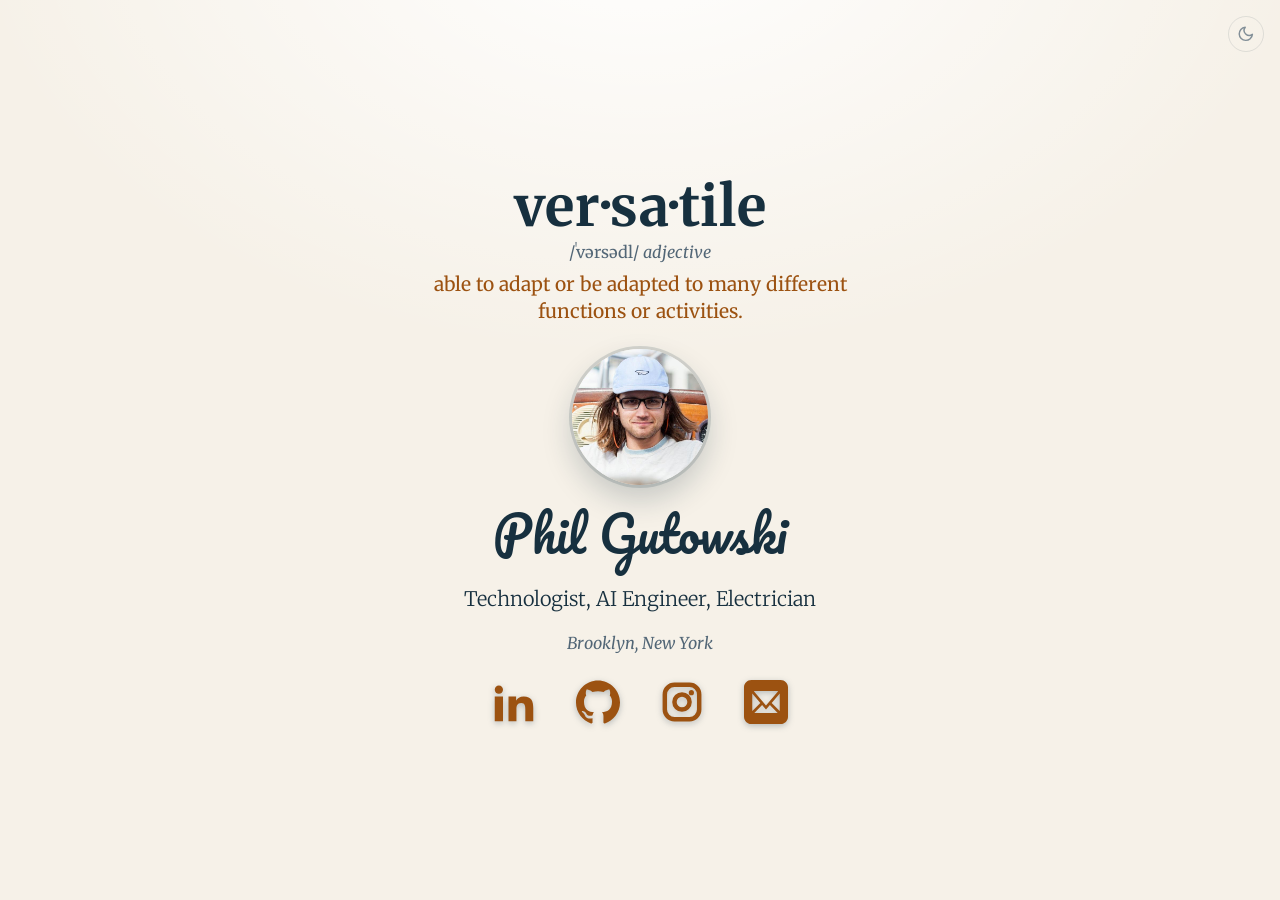
==== index.html @ 7769d44d "Add a light and dark theme toggle Dark palette lives on :root[data-theme=dark]. A head script picks " ====
<!doctype html>
<html lang="en">
<head>
  <meta charset="utf-8">
  <meta name="viewport" content="width=device-width, initial-scale=1">
  <title>Phil Gutowski</title>
  <meta name="description" content="Phil Gutowski. Technologist, AI Engineer, Electrician. Brooklyn, New York.">
  <meta name="color-scheme" content="light dark">
  <meta name="theme-color" content="#f6f1e8">
  <script>
    /* Runs before the page paints so the right palette shows from the first frame.
       Order: a choice saved in this browser, then the system preference, then light. */
    (function () {
      var theme = null;
      try { theme = localStorage.getItem("theme"); } catch (e) {}
      if (theme !== "light" && theme !== "dark") {
        theme = window.matchMedia("(prefers-color-scheme: dark)").matches ? "dark" : "light";
      }
      document.documentElement.setAttribute("data-theme", theme);
    })();
  </script>
  <link rel="canonical" href="https://philgutowski.com/">
  <meta property="og:type" content="website">
  <meta property="og:title" content="Phil Gutowski">
  <meta property="og:description" content="Technologist, AI Engineer, Electrician.">
  <meta property="og:url" content="https://philgutowski.com/">
  <meta property="og:image" content="https://philgutowski.com/img/avatar.jpg">
  <link rel="icon" href="favicon.ico">
  <link rel="preconnect" href="https://fonts.googleapis.com">
  <link rel="preconnect" href="https://fonts.gstatic.com" crossorigin>
  <link rel="stylesheet" href="https://fonts.googleapis.com/css2?family=Merriweather:ital,wght@0,300;0,400;0,700;1,400&family=Pacifico&display=swap">
  <link rel="stylesheet" href="styles.css">
</head>
<body>
  <button class="theme-toggle" type="button" aria-label="Switch to dark mode">
    <svg class="moon" viewBox="0 0 24 24" aria-hidden="true"><path d="M21 12.8A9 9 0 1 1 11.2 3a7 7 0 0 0 9.8 9.8z"/></svg>
    <svg class="sun" viewBox="0 0 24 24" aria-hidden="true"><circle cx="12" cy="12" r="4"/><path d="M12 2v2M12 20v2M4.9 4.9l1.4 1.4M17.7 17.7l1.4 1.4M2 12h2M20 12h2M4.9 19.1l1.4-1.4M17.7 6.3l1.4-1.4"/></svg>
  </button>

  <main class="card">
    <section class="word" aria-label="Definition of versatile">
      <h1 class="headword">ver&middot;sa&middot;tile</h1>
      <p class="phonetic">/&#712;v&#601;rs&#601;dl/ <i>adjective</i></p>
      <p class="definition">able to adapt or be adapted to many different functions or activities.</p>
    </section>

    <img class="avatar" src="img/avatar.jpg" width="512" height="512" alt="Phil Gutowski">

    <p class="name">Phil Gutowski</p>
    <p class="tagline">Technologist, AI Engineer, Electrician</p>
    <p class="location">Brooklyn, New York</p>

    <nav class="links" aria-label="Find me elsewhere">
      <a href="https://www.linkedin.com/in/philgutowski" aria-label="LinkedIn" title="LinkedIn"><svg><use href="#i-linkedin"/></svg></a>
      <a href="https://github.com/philgutowski" aria-label="GitHub" title="GitHub"><svg><use href="#i-github"/></svg></a>
      <a href="https://www.instagram.com/electricpassage" aria-label="Instagram" title="Instagram"><svg><use href="#i-instagram"/></svg></a>
      <a href="mailto:phillip.gutowski@gmail.com" aria-label="Email" title="Email"><svg><use href="#i-mail"/></svg></a>
    </nav>
  </main>

  <svg class="sprite" aria-hidden="true" focusable="false">
    <symbol id="i-linkedin" viewBox="0 0 1024 1024"><path transform="translate(0 960) scale(1 -1)" d="M384 576h177.106v-90.782h2.532c24.64 44.194 84.958 90.782 174.842 90.782 186.946 0 221.52-116.376 221.52-267.734v-308.266h-184.61v273.278c0 65.184-1.334 149.026-96.028 149.026-96.148 0-110.82-70.986-110.82-144.292v-278.012h-184.542v576zM64 576h192v-576h-192v576zM256 736c0-53.019-42.981-96-96-96s-96 42.981-96 96c0 53.019 42.981 96 96 96s96-42.981 96-96z"/></symbol>
    <symbol id="i-github" viewBox="0 0 1024 1024"><path transform="translate(0 960) scale(1 -1)" d="M512.008 947.358c-282.738 0-512.008-229.218-512.008-511.998 0-226.214 146.704-418.132 350.136-485.836 25.586-4.738 34.992 11.11 34.992 24.632 0 12.204-0.48 52.542-0.696 95.324-142.448-30.976-172.504 60.41-172.504 60.41-23.282 59.176-56.848 74.916-56.848 74.916-46.452 31.778 3.51 31.124 3.51 31.124 51.4-3.61 78.476-52.766 78.476-52.766 45.672-78.27 119.776-55.64 149.004-42.558 4.588 33.086 17.852 55.68 32.506 68.464-113.73 12.942-233.276 56.85-233.276 253.032 0 55.898 20.004 101.574 52.76 137.428-5.316 12.9-22.854 64.972 4.952 135.5 0 0 43.006 13.752 140.84-52.49 40.836 11.348 84.636 17.036 128.154 17.234 43.502-0.198 87.336-5.886 128.256-17.234 97.734 66.244 140.656 52.49 140.656 52.49 27.872-70.528 10.35-122.6 5.036-135.5 32.82-35.856 52.694-81.532 52.694-137.428 0-196.654-119.778-239.95-233.79-252.624 18.364-15.89 34.724-47.046 34.724-94.812 0-68.508-0.596-123.644-0.596-140.508 0-13.628 9.222-29.594 35.172-24.566 203.322 67.776 349.842 259.626 349.842 485.768 0 282.78-229.234 511.998-511.992 511.998z"/></symbol>
    <symbol id="i-instagram" viewBox="0 0 1024 1024"><rect x="112" y="112" width="800" height="800" rx="224" fill="none" stroke="currentColor" stroke-width="104"/><circle cx="512" cy="512" r="176" fill="none" stroke="currentColor" stroke-width="104"/><circle cx="730" cy="294" r="60"/></symbol>
    <symbol id="i-mail" viewBox="0 0 1024 1024"><path transform="translate(0 960) scale(1 -1)" d="M853.31 960h-682.62c-93.88 0-170.69-76.784-170.69-170.658v-682.656c0-93.876 76.81-170.686 170.69-170.686h682.622c93.938 0 170.688 76.81 170.688 170.686v682.656c0 93.874-76.75 170.658-170.69 170.658zM256 704h512c9.138 0 18.004-1.962 26.144-5.662l-282.144-329.168-282.144 329.17c8.14 3.696 17.006 5.66 26.144 5.66zM192 256v384c0 1.34 0.056 2.672 0.14 4l187.664-218.94-185.598-185.6c-1.444 5.338-2.206 10.886-2.206 16.54zM768 192h-512c-5.654 0-11.202 0.762-16.54 2.206l182.118 182.118 90.422-105.496 90.424 105.494 182.116-182.118c-5.34-1.442-10.886-2.204-16.54-2.204zM832 256c0-5.654-0.762-11.2-2.206-16.54l-185.598 185.598 187.664 218.942c0.084-1.328 0.14-2.66 0.14-4v-384z"/></symbol>
  </svg>
  <script>
    /* The toggle flips data-theme, saves the choice, and keeps the label and
       the browser chrome color in step. */
    (function () {
      var root = document.documentElement;
      var button = document.querySelector(".theme-toggle");
      var themeColor = document.querySelector('meta[name="theme-color"]');
      var colors = { light: "#f6f1e8", dark: "#0f1d2b" };

      function apply(theme) {
        root.setAttribute("data-theme", theme);
        button.setAttribute("aria-label", theme === "dark" ? "Switch to light mode" : "Switch to dark mode");
        themeColor.setAttribute("content", colors[theme]);
      }

      apply(root.getAttribute("data-theme"));

      button.addEventListener("click", function () {
        var next = root.getAttribute("data-theme") === "dark" ? "light" : "dark";
        apply(next);
        try { localStorage.setItem("theme", next); } catch (e) {}
      });
    })();
  </script>
</body>
</html>
---- styles.css ----
/* philgutowski.com
   One plain CSS file. No preprocessor, no build step.
   Change the palette and fonts in :root and everything below follows. */

/* Light palette (default). */
:root {
  --bg: #f6f1e8;          /* warm paper */
  --bg-glow: #ffffff;     /* glow behind the card */
  --text: #17303f;        /* navy */
  --muted: #526676;       /* slate for secondary text */
  --accent: #9c5211;      /* copper, the one accent color */
  --ring: rgba(23, 48, 63, 0.15);
  --avatar-shadow: 0 14px 30px rgba(23, 48, 63, 0.22);
  --icon-shadow: 0 2px 3px rgba(23, 48, 63, 0.28);

  --font-body: "Merriweather", Georgia, "Times New Roman", serif;
  --font-name: "Pacifico", "Brush Script MT", cursive;
  color-scheme: light;
}

/* Dark palette. The script in index.html sets data-theme on <html>
   from the saved choice or the system preference. */
:root[data-theme="dark"] {
  --bg: #0f1d2b;          /* deep navy */
  --bg-glow: #1b3247;
  --text: #eee7da;        /* warm sand */
  --muted: #9db0c2;
  --accent: #e8a33d;      /* amber */
  --ring: rgba(238, 231, 218, 0.18);
  --avatar-shadow: 0 18px 40px rgba(0, 0, 0, 0.45);
  --icon-shadow: 0 2px 4px rgba(0, 0, 0, 0.5);
  color-scheme: dark;
}

*, *::before, *::after { box-sizing: border-box; }

html { -webkit-text-size-adjust: 100%; }

body {
  margin: 0;
  min-height: 100svh;
  display: grid;
  place-items: center;
  padding: clamp(1rem, 4vw, 2.5rem);
  background:
    radial-gradient(60rem 40rem at 50% -10%, var(--bg-glow), transparent 70%),
    var(--bg);
  color: var(--text);
  font-family: var(--font-body);
  font-size: clamp(0.95rem, 0.9rem + 0.3vw, 1.075rem);
  line-height: 1.55;
  -webkit-font-smoothing: antialiased;
  transition: background-color 250ms ease, color 250ms ease;
}

.card {
  width: 100%;
  max-width: 36rem;
  text-align: center;
  display: flex;
  flex-direction: column;
  align-items: center;
  gap: 0.5rem;
}

/* The dictionary entry */
.word { margin-bottom: 0.5rem; }

.headword {
  margin: 0;
  font-weight: 700;
  font-size: clamp(2.25rem, 1.5rem + 3.5vw, 3.5rem);
  line-height: 1.1;
  letter-spacing: 0.01em;
}

.phonetic {
  margin: 0.15rem 0 0;
  color: var(--muted);
  font-size: 0.95em;
}

.definition {
  margin: 0.4rem 0 0;
  max-width: 28rem;
  color: var(--accent);
  font-size: clamp(1rem, 0.95rem + 0.4vw, 1.2rem);
  line-height: 1.4;
  text-wrap: pretty;
}

.avatar {
  width: clamp(6rem, 26vw, 8.5rem);
  height: auto;
  border-radius: 50%;
  box-shadow: 0 0 0 3px var(--ring), var(--avatar-shadow);
  margin: 0.5rem 0 0.25rem;
}

.name {
  margin: 0.35rem 0 0.25rem;
  font-family: var(--font-name);
  font-size: clamp(2rem, 1.4rem + 3vw, 3rem);
  line-height: 1.3;
}

.tagline {
  margin: 0.35rem 0 0;
  font-weight: 300;
  font-size: clamp(1rem, 0.9rem + 0.6vw, 1.25rem);
}

.location {
  margin: 0.6rem 0 0;
  color: var(--muted);
  font-style: italic;
  font-size: 0.95em;
}

/* Icon sprite: the shapes live once here and each link reuses one by id.
   Zero size and absolute so it takes no space in the layout. */
.sprite { position: absolute; width: 0; height: 0; overflow: hidden; }

.links {
  margin-top: 1rem;
  display: flex;
  justify-content: center;
  gap: clamp(1.25rem, 5vw, 2.5rem);
}

.links a {
  display: block;
  color: var(--accent);
  line-height: 0;
  transition: color 120ms ease, transform 120ms ease;
}

.links svg {
  width: clamp(2rem, 8vw, 2.75rem);
  height: clamp(2rem, 8vw, 2.75rem);
  fill: currentColor;
  /* filter follows the icon's shape, unlike box-shadow which would shadow the square */
  filter: drop-shadow(var(--icon-shadow));
}

.links a:hover,
.links a:focus-visible {
  color: var(--text);
  transform: translateY(-2px);
  outline: none;
}

/* Theme toggle: a small circle in the top right corner. */
.theme-toggle {
  position: fixed;
  top: 1rem;
  right: 1rem;
  width: 2.25rem;
  height: 2.25rem;
  padding: 0;
  border: 1px solid var(--ring);
  border-radius: 50%;
  background: transparent;
  color: var(--muted);
  cursor: pointer;
  display: grid;
  place-items: center;
  opacity: 0.7;
  transition: opacity 120ms ease, color 120ms ease, border-color 120ms ease;
}

.theme-toggle:hover,
.theme-toggle:focus-visible {
  opacity: 1;
  color: var(--accent);
  border-color: var(--accent);
  outline: none;
}

.theme-toggle svg {
  width: 1.1rem;
  height: 1.1rem;
  fill: none;
  stroke: currentColor;
  stroke-width: 2;
  stroke-linecap: round;
  stroke-linejoin: round;
}

/* Show the moon in light mode and the sun in dark mode. */
.theme-toggle .sun { display: none; }
:root[data-theme="dark"] .theme-toggle .sun { display: block; }
:root[data-theme="dark"] .theme-toggle .moon { display: none; }

@media (prefers-reduced-motion: reduce) {
  body, .links a, .theme-toggle { transition: none; }
}
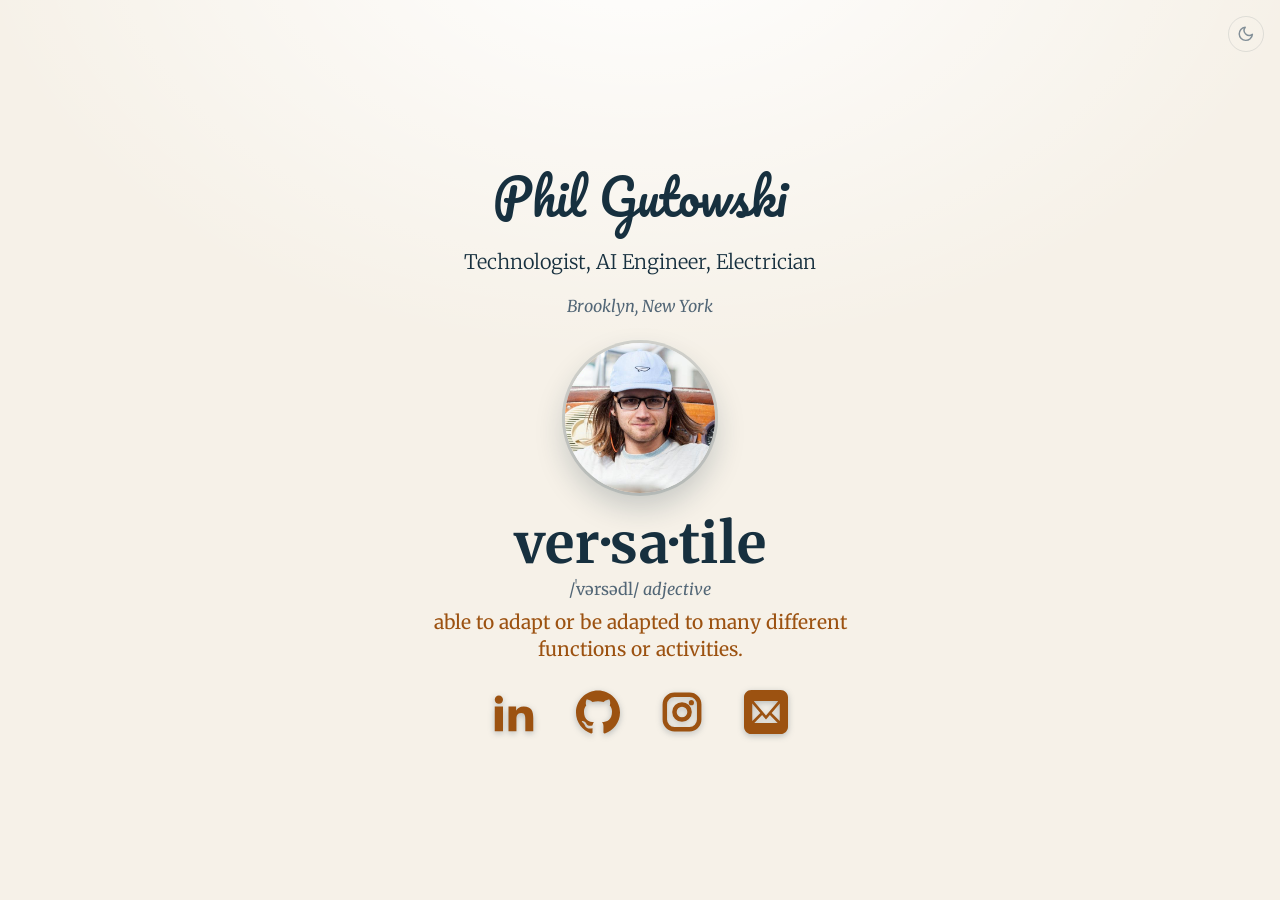
==== commit 3a4f4ba9: "Put the name block first, the photo in the middle, the definition last Photo is ten percent larger a" ====
--- a/index.html
+++ b/index.html
@@ -25,7 +25,26 @@
   <meta property="og:description" content="Technologist, AI Engineer, Electrician.">
   <meta property="og:url" content="https://philgutowski.com/">
   <meta property="og:image" content="https://philgutowski.com/img/avatar.jpg">
-  <link rel="icon" href="favicon.ico">
+  <link rel="icon" href="favicon.svg" type="image/svg+xml">
+  <link rel="icon" href="favicon.ico" sizes="16x16">
+  <link rel="apple-touch-icon" href="apple-touch-icon.png">
+  <script type="application/ld+json">
+  {
+    "@context": "https://schema.org",
+    "@type": "Person",
+    "name": "Phil Gutowski",
+    "url": "https://philgutowski.com/",
+    "image": "https://philgutowski.com/img/avatar.jpg",
+    "jobTitle": "Technologist, AI Engineer, Electrician",
+    "address": { "@type": "PostalAddress", "addressLocality": "Brooklyn", "addressRegion": "NY", "addressCountry": "US" },
+    "email": "mailto:phillip.gutowski@gmail.com",
+    "sameAs": [
+      "https://www.linkedin.com/in/philgutowski",
+      "https://github.com/philgutowski",
+      "https://www.instagram.com/electricpassage"
+    ]
+  }
+  </script>
   <link rel="preconnect" href="https://fonts.googleapis.com">
   <link rel="preconnect" href="https://fonts.gstatic.com" crossorigin>
   <link rel="stylesheet" href="https://fonts.googleapis.com/css2?family=Merriweather:ital,wght@0,300;0,400;0,700;1,400&family=Pacifico&display=swap">
@@ -38,17 +57,18 @@
   </button>
 
   <main class="card">
+
+    <p class="name">Phil Gutowski</p>
+    <p class="tagline">Technologist, AI Engineer, Electrician</p>
+    <p class="location">Brooklyn, New York</p>
+
+    <img class="avatar" src="img/avatar.jpg" width="512" height="512" alt="Phil Gutowski">
+
     <section class="word" aria-label="Definition of versatile">
       <h1 class="headword">ver&middot;sa&middot;tile</h1>
       <p class="phonetic">/&#712;v&#601;rs&#601;dl/ <i>adjective</i></p>
       <p class="definition">able to adapt or be adapted to many different functions or activities.</p>
     </section>
-
-    <img class="avatar" src="img/avatar.jpg" width="512" height="512" alt="Phil Gutowski">
-
-    <p class="name">Phil Gutowski</p>
-    <p class="tagline">Technologist, AI Engineer, Electrician</p>
-    <p class="location">Brooklyn, New York</p>
 
     <nav class="links" aria-label="Find me elsewhere">
       <a href="https://www.linkedin.com/in/philgutowski" aria-label="LinkedIn" title="LinkedIn"><svg><use href="#i-linkedin"/></svg></a>
--- a/styles.css
+++ b/styles.css
@@ -64,7 +64,7 @@
 }
 
 /* The dictionary entry */
-.word { margin-bottom: 0.5rem; }
+.word { margin-bottom: 0.25rem; }
 
 .headword {
   margin: 0;
@@ -90,15 +90,15 @@
 }
 
 .avatar {
-  width: clamp(6rem, 26vw, 8.5rem);
+  width: clamp(6.6rem, 28.6vw, 9.35rem);
   height: auto;
   border-radius: 50%;
   box-shadow: 0 0 0 3px var(--ring), var(--avatar-shadow);
-  margin: 0.5rem 0 0.25rem;
+  margin: 1rem 0 0.75rem;
 }
 
 .name {
-  margin: 0.35rem 0 0.25rem;
+  margin: 0 0 0.25rem;
   font-family: var(--font-name);
   font-size: clamp(2rem, 1.4rem + 3vw, 3rem);
   line-height: 1.3;
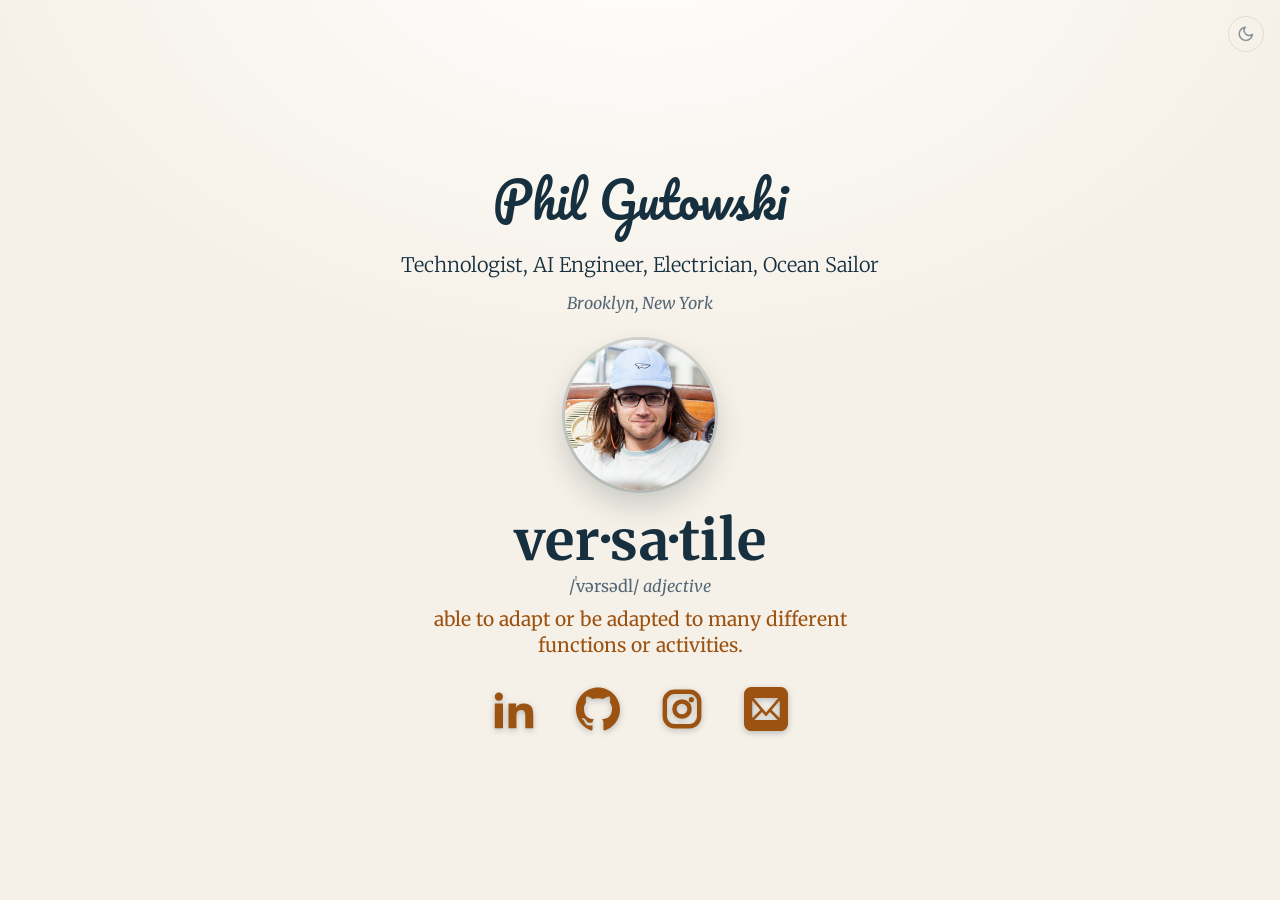
==== commit fbfa9ad9: "Add Ocean Sailor to the tagline" ====
--- a/index.html
+++ b/index.html
@@ -4,7 +4,7 @@
   <meta charset="utf-8">
   <meta name="viewport" content="width=device-width, initial-scale=1">
   <title>Phil Gutowski</title>
-  <meta name="description" content="Phil Gutowski. Technologist, AI Engineer, Electrician. Brooklyn, New York.">
+  <meta name="description" content="Phil Gutowski. Technologist, AI Engineer, Electrician, Ocean Sailor. Brooklyn, New York.">
   <meta name="color-scheme" content="light dark">
   <meta name="theme-color" content="#f6f1e8">
   <script>
@@ -22,7 +22,7 @@
   <link rel="canonical" href="https://philgutowski.com/">
   <meta property="og:type" content="website">
   <meta property="og:title" content="Phil Gutowski">
-  <meta property="og:description" content="Technologist, AI Engineer, Electrician.">
+  <meta property="og:description" content="Technologist, AI Engineer, Electrician, Ocean Sailor.">
   <meta property="og:url" content="https://philgutowski.com/">
   <meta property="og:image" content="https://philgutowski.com/img/avatar.jpg">
   <link rel="icon" href="favicon.svg" type="image/svg+xml">
@@ -35,7 +35,7 @@
     "name": "Phil Gutowski",
     "url": "https://philgutowski.com/",
     "image": "https://philgutowski.com/img/avatar.jpg",
-    "jobTitle": "Technologist, AI Engineer, Electrician",
+    "jobTitle": "Technologist, AI Engineer, Electrician, Ocean Sailor",
     "address": { "@type": "PostalAddress", "addressLocality": "Brooklyn", "addressRegion": "NY", "addressCountry": "US" },
     "email": "mailto:phillip.gutowski@gmail.com",
     "sameAs": [
@@ -59,7 +59,7 @@
   <main class="card">
 
     <p class="name">Phil Gutowski</p>
-    <p class="tagline">Technologist, AI Engineer, Electrician</p>
+    <p class="tagline">Technologist, AI Engineer, Electrician, Ocean Sailor</p>
     <p class="location">Brooklyn, New York</p>
 
     <img class="avatar" src="img/avatar.jpg" width="512" height="512" alt="Phil Gutowski">
--- a/styles.css
+++ b/styles.css
@@ -111,7 +111,7 @@
 }
 
 .location {
-  margin: 0.6rem 0 0;
+  margin: 0.2rem 0 0;
   color: var(--muted);
   font-style: italic;
   font-size: 0.95em;
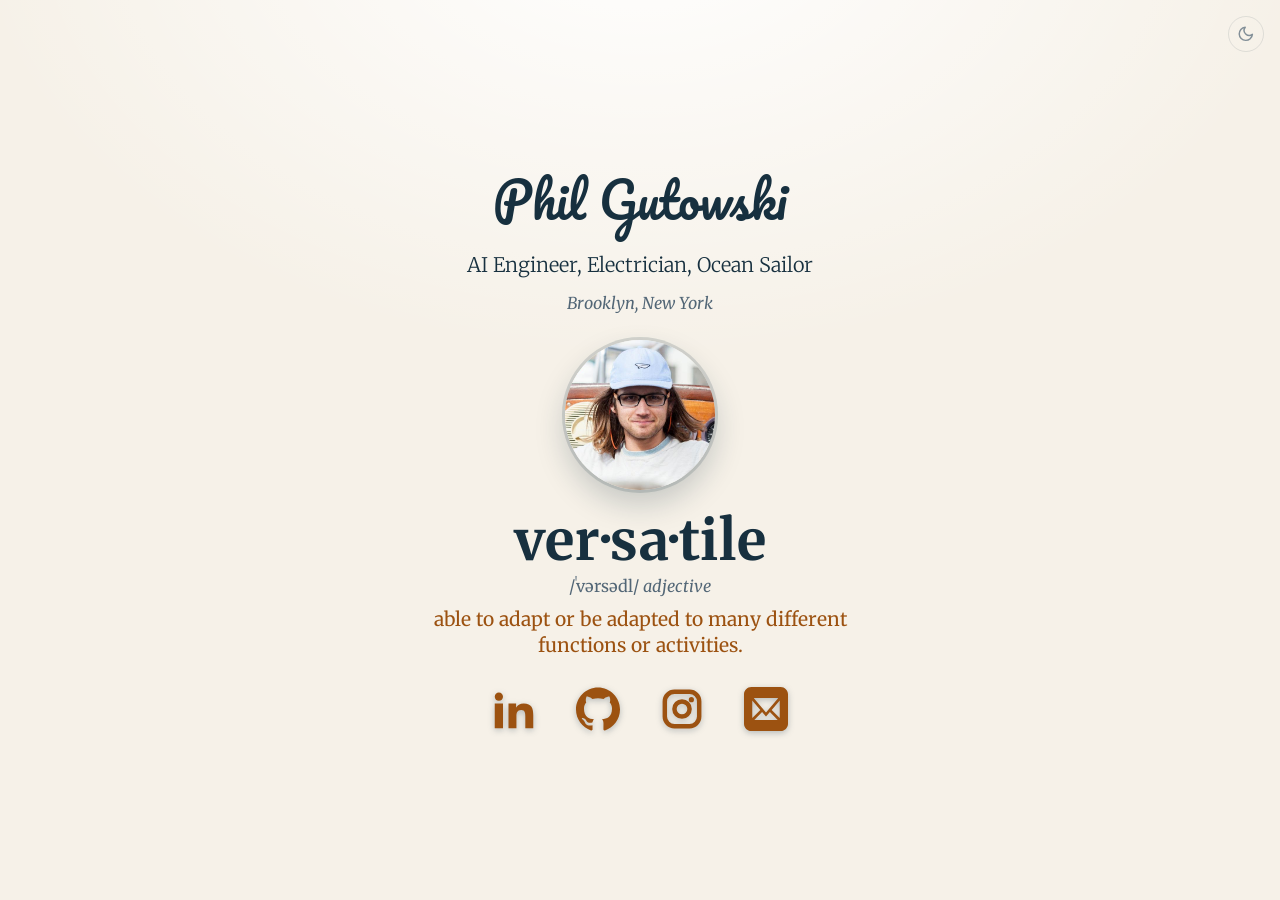
==== commit 36cc6b5f: "Drop Technologist from the tagline on the site and the card" ====
--- a/index.html
+++ b/index.html
@@ -4,7 +4,7 @@
   <meta charset="utf-8">
   <meta name="viewport" content="width=device-width, initial-scale=1">
   <title>Phil Gutowski</title>
-  <meta name="description" content="Phil Gutowski. Technologist, AI Engineer, Electrician, Ocean Sailor. Brooklyn, New York.">
+  <meta name="description" content="Phil Gutowski. AI Engineer, Electrician, Ocean Sailor. Brooklyn, New York.">
   <meta name="color-scheme" content="light dark">
   <meta name="theme-color" content="#f6f1e8">
   <script>
@@ -22,7 +22,7 @@
   <link rel="canonical" href="https://philgutowski.com/">
   <meta property="og:type" content="website">
   <meta property="og:title" content="Phil Gutowski">
-  <meta property="og:description" content="Technologist, AI Engineer, Electrician, Ocean Sailor.">
+  <meta property="og:description" content="AI Engineer, Electrician, Ocean Sailor.">
   <meta property="og:url" content="https://philgutowski.com/">
   <meta property="og:image" content="https://philgutowski.com/img/avatar.jpg">
   <link rel="icon" href="favicon.svg" type="image/svg+xml">
@@ -35,7 +35,7 @@
     "name": "Phil Gutowski",
     "url": "https://philgutowski.com/",
     "image": "https://philgutowski.com/img/avatar.jpg",
-    "jobTitle": "Technologist, AI Engineer, Electrician, Ocean Sailor",
+    "jobTitle": "AI Engineer, Electrician, Ocean Sailor",
     "address": { "@type": "PostalAddress", "addressLocality": "Brooklyn", "addressRegion": "NY", "addressCountry": "US" },
     "email": "mailto:phillip.gutowski@gmail.com",
     "sameAs": [
@@ -59,7 +59,7 @@
   <main class="card">
 
     <p class="name">Phil Gutowski</p>
-    <p class="tagline">Technologist, AI Engineer, Electrician, Ocean Sailor</p>
+    <p class="tagline">AI Engineer, Electrician, Ocean Sailor</p>
     <p class="location">Brooklyn, New York</p>
 
     <img class="avatar" src="img/avatar.jpg" width="512" height="512" alt="Phil Gutowski">
@@ -71,9 +71,9 @@
     </section>
 
     <nav class="links" aria-label="Find me elsewhere">
-      <a href="https://www.linkedin.com/in/philgutowski" aria-label="LinkedIn" title="LinkedIn"><svg><use href="#i-linkedin"/></svg></a>
-      <a href="https://github.com/philgutowski" aria-label="GitHub" title="GitHub"><svg><use href="#i-github"/></svg></a>
-      <a href="https://www.instagram.com/electricpassage" aria-label="Instagram" title="Instagram"><svg><use href="#i-instagram"/></svg></a>
+      <a href="https://www.linkedin.com/in/philgutowski" aria-label="LinkedIn" title="LinkedIn" target="_blank" rel="noopener"><svg><use href="#i-linkedin"/></svg></a>
+      <a href="https://github.com/philgutowski" aria-label="GitHub" title="GitHub" target="_blank" rel="noopener"><svg><use href="#i-github"/></svg></a>
+      <a href="https://www.instagram.com/electricpassage" aria-label="Instagram" title="Instagram" target="_blank" rel="noopener"><svg><use href="#i-instagram"/></svg></a>
       <a href="mailto:phillip.gutowski@gmail.com" aria-label="Email" title="Email"><svg><use href="#i-mail"/></svg></a>
     </nav>
   </main>
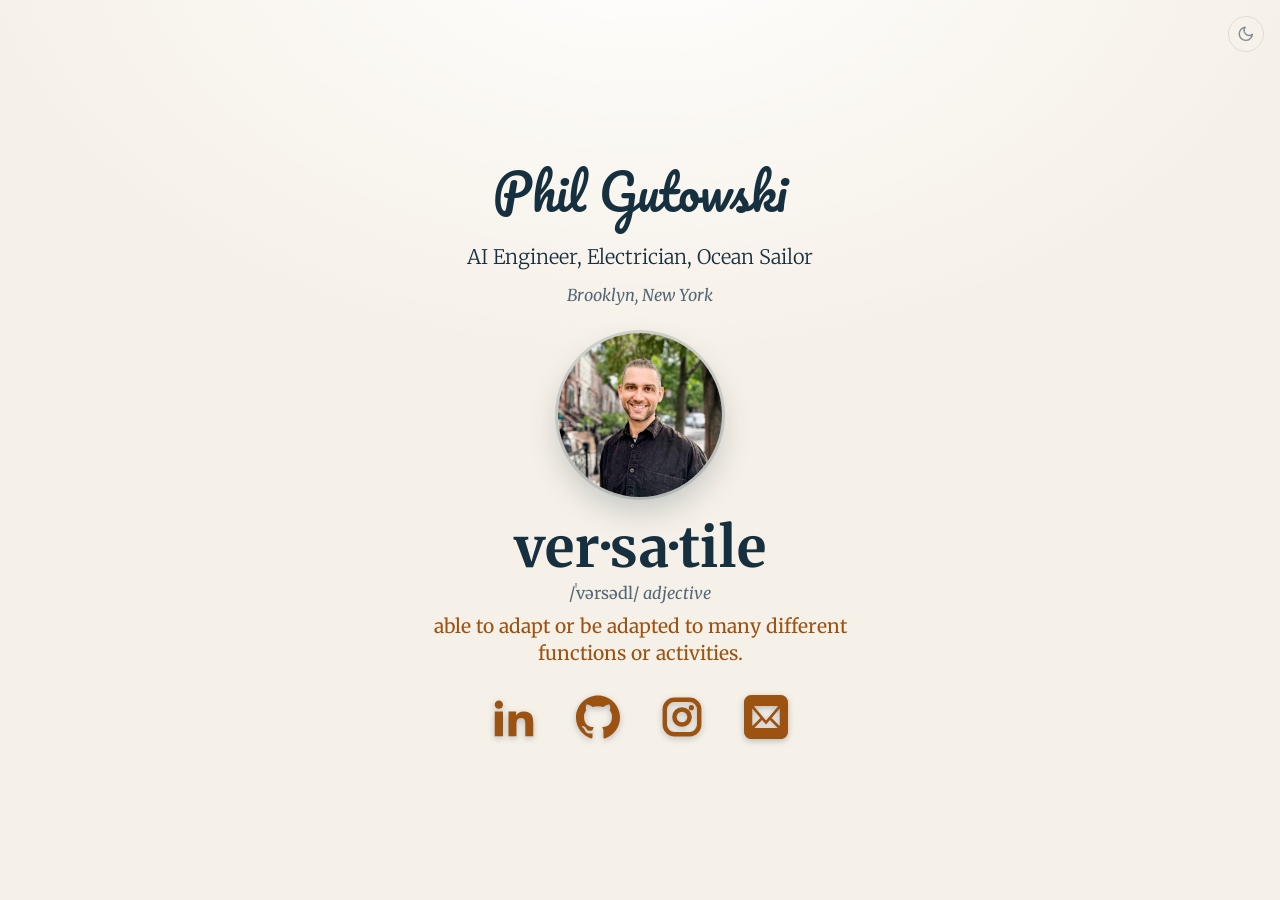
==== commit 928304a9: "Click the photo to enlarge it, click anywhere to shrink it The enlarged copy is laid out at its fina" ====
--- a/index.html
+++ b/index.html
@@ -62,7 +62,9 @@
     <p class="tagline">AI Engineer, Electrician, Ocean Sailor</p>
     <p class="location">Brooklyn, New York</p>
 
-    <img class="avatar" src="img/avatar.jpg" width="512" height="512" alt="Phil Gutowski">
+    <button class="avatar-button" type="button" aria-label="Enlarge photo">
+      <img class="avatar" src="img/avatar.jpg" width="512" height="512" alt="Phil Gutowski">
+    </button>
 
     <section class="word" aria-label="Definition of versatile">
       <h1 class="headword">ver&middot;sa&middot;tile</h1>
@@ -78,12 +80,71 @@
     </nav>
   </main>
 
+  <div class="lightbox" hidden>
+    <img class="lightbox-photo" src="img/avatar.jpg" alt="Phil Gutowski, enlarged">
+  </div>
+
   <svg class="sprite" aria-hidden="true" focusable="false">
     <symbol id="i-linkedin" viewBox="0 0 1024 1024"><path transform="translate(0 960) scale(1 -1)" d="M384 576h177.106v-90.782h2.532c24.64 44.194 84.958 90.782 174.842 90.782 186.946 0 221.52-116.376 221.52-267.734v-308.266h-184.61v273.278c0 65.184-1.334 149.026-96.028 149.026-96.148 0-110.82-70.986-110.82-144.292v-278.012h-184.542v576zM64 576h192v-576h-192v576zM256 736c0-53.019-42.981-96-96-96s-96 42.981-96 96c0 53.019 42.981 96 96 96s96-42.981 96-96z"/></symbol>
     <symbol id="i-github" viewBox="0 0 1024 1024"><path transform="translate(0 960) scale(1 -1)" d="M512.008 947.358c-282.738 0-512.008-229.218-512.008-511.998 0-226.214 146.704-418.132 350.136-485.836 25.586-4.738 34.992 11.11 34.992 24.632 0 12.204-0.48 52.542-0.696 95.324-142.448-30.976-172.504 60.41-172.504 60.41-23.282 59.176-56.848 74.916-56.848 74.916-46.452 31.778 3.51 31.124 3.51 31.124 51.4-3.61 78.476-52.766 78.476-52.766 45.672-78.27 119.776-55.64 149.004-42.558 4.588 33.086 17.852 55.68 32.506 68.464-113.73 12.942-233.276 56.85-233.276 253.032 0 55.898 20.004 101.574 52.76 137.428-5.316 12.9-22.854 64.972 4.952 135.5 0 0 43.006 13.752 140.84-52.49 40.836 11.348 84.636 17.036 128.154 17.234 43.502-0.198 87.336-5.886 128.256-17.234 97.734 66.244 140.656 52.49 140.656 52.49 27.872-70.528 10.35-122.6 5.036-135.5 32.82-35.856 52.694-81.532 52.694-137.428 0-196.654-119.778-239.95-233.79-252.624 18.364-15.89 34.724-47.046 34.724-94.812 0-68.508-0.596-123.644-0.596-140.508 0-13.628 9.222-29.594 35.172-24.566 203.322 67.776 349.842 259.626 349.842 485.768 0 282.78-229.234 511.998-511.992 511.998z"/></symbol>
     <symbol id="i-instagram" viewBox="0 0 1024 1024"><rect x="112" y="112" width="800" height="800" rx="224" fill="none" stroke="currentColor" stroke-width="104"/><circle cx="512" cy="512" r="176" fill="none" stroke="currentColor" stroke-width="104"/><circle cx="730" cy="294" r="60"/></symbol>
     <symbol id="i-mail" viewBox="0 0 1024 1024"><path transform="translate(0 960) scale(1 -1)" d="M853.31 960h-682.62c-93.88 0-170.69-76.784-170.69-170.658v-682.656c0-93.876 76.81-170.686 170.69-170.686h682.622c93.938 0 170.688 76.81 170.688 170.686v682.656c0 93.874-76.75 170.658-170.69 170.658zM256 704h512c9.138 0 18.004-1.962 26.144-5.662l-282.144-329.168-282.144 329.17c8.14 3.696 17.006 5.66 26.144 5.66zM192 256v384c0 1.34 0.056 2.672 0.14 4l187.664-218.94-185.598-185.6c-1.444 5.338-2.206 10.886-2.206 16.54zM768 192h-512c-5.654 0-11.202 0.762-16.54 2.206l182.118 182.118 90.422-105.496 90.424 105.494 182.116-182.118c-5.34-1.442-10.886-2.204-16.54-2.204zM832 256c0-5.654-0.762-11.2-2.206-16.54l-185.598 185.598 187.664 218.942c0.084-1.328 0.14-2.66 0.14-4v-384z"/></symbol>
   </svg>
+  <script>
+    /* Click the photo to enlarge it, click anywhere to shrink it back.
+       The big copy is laid out at its final size in the middle of the screen,
+       then a transform places it exactly over the small photo. Removing the
+       transform lets the browser animate the move and the growth in one step. */
+    (function () {
+      var button = document.querySelector(".avatar-button");
+      var small = document.querySelector(".avatar");
+      var box = document.querySelector(".lightbox");
+      var big = document.querySelector(".lightbox-photo");
+      var open = false;
+
+      function transformToSmall() {
+        var from = small.getBoundingClientRect();
+        var to = big.getBoundingClientRect();
+        var scale = from.width / to.width;
+        var dx = (from.left + from.width / 2) - (to.left + to.width / 2);
+        var dy = (from.top + from.height / 2) - (to.top + to.height / 2);
+        return "translate(" + dx + "px, " + dy + "px) scale(" + scale + ")";
+      }
+
+      function show() {
+        if (open) return;
+        open = true;
+        box.hidden = false;
+        big.style.transition = "none";
+        big.style.transform = transformToSmall();
+        void big.offsetWidth;               /* force the browser to apply the start state */
+        big.style.transition = "";
+        small.style.visibility = "hidden";
+        box.classList.add("is-open");
+        big.style.transform = "";
+        button.setAttribute("aria-label", "Shrink photo");
+      }
+
+      function hide() {
+        if (!open) return;
+        open = false;
+        box.classList.remove("is-open");
+        big.style.transform = transformToSmall();
+        button.setAttribute("aria-label", "Enlarge photo");
+        big.addEventListener("transitionend", function done() {
+          big.removeEventListener("transitionend", done);
+          box.hidden = true;
+          small.style.visibility = "";
+        });
+      }
+
+      button.addEventListener("click", function () { open ? hide() : show(); });
+      box.addEventListener("click", hide);
+      document.addEventListener("keydown", function (e) { if (e.key === "Escape") hide(); });
+      window.addEventListener("resize", function () { if (open) { box.hidden = true; box.classList.remove("is-open"); small.style.visibility = ""; open = false; } });
+    })();
+  </script>
+
   <script>
     /* The toggle flips data-theme, saves the choice, and keeps the label and
        the browser chrome color in step. */
--- a/styles.css
+++ b/styles.css
@@ -89,12 +89,55 @@
   text-wrap: pretty;
 }
 
+.avatar-button {
+  padding: 0;
+  border: 0;
+  background: none;
+  border-radius: 50%;
+  cursor: zoom-in;
+  line-height: 0;
+  margin: 1rem 0 0.75rem;
+}
+
+.avatar-button:focus-visible {
+  outline: 2px solid var(--accent);
+  outline-offset: 4px;
+}
+
 .avatar {
-  width: clamp(6.6rem, 28.6vw, 9.35rem);
+  display: block;
+  width: clamp(7.25rem, 31.5vw, 10.3rem);
   height: auto;
   border-radius: 50%;
   box-shadow: 0 0 0 3px var(--ring), var(--avatar-shadow);
-  margin: 1rem 0 0.75rem;
+}
+
+/* Enlarged photo: a dimmed backdrop over the page with the big circle centered. */
+.lightbox {
+  position: fixed;
+  inset: 0;
+  z-index: 10;
+  display: grid;
+  place-items: center;
+  background: color-mix(in srgb, var(--bg) 0%, transparent);
+  cursor: zoom-out;
+  transition: background-color 350ms ease;
+}
+
+.lightbox[hidden] { display: none; }   /* our display: grid above would otherwise beat the hidden attribute */
+
+.lightbox.is-open {
+  background: color-mix(in srgb, var(--bg) 82%, transparent);
+}
+
+.lightbox-photo {
+  width: min(88vw, 70vh, 26rem);
+  height: auto;
+  border-radius: 50%;
+  box-shadow: 0 0 0 4px var(--ring), var(--avatar-shadow);
+  transform-origin: center;
+  transition: transform 350ms cubic-bezier(0.2, 0.8, 0.2, 1);
+  will-change: transform;
 }
 
 .name {
@@ -193,5 +236,5 @@
 :root[data-theme="dark"] .theme-toggle .moon { display: none; }
 
 @media (prefers-reduced-motion: reduce) {
-  body, .links a, .theme-toggle { transition: none; }
-}
+  body, .links a, .theme-toggle, .lightbox, .lightbox-photo { transition: none; }
+}
